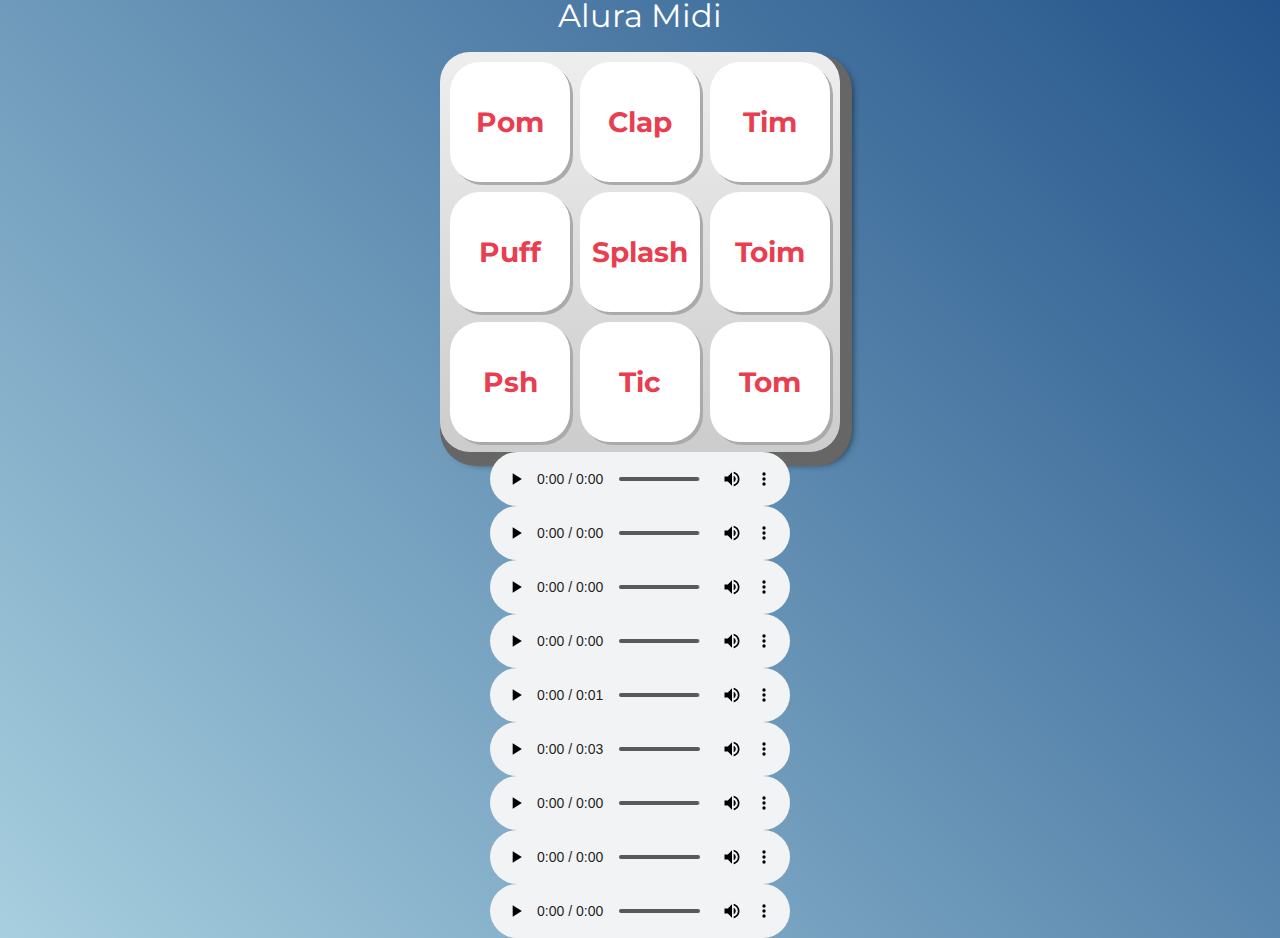
==== index.html @ 950b1680 "Add files via upload" ====
<!DOCTYPE html>
<html lang="pt-BR">
<head>
    <meta charset="UTF-8">
    <meta http-equiv="X-UA-Compatible" content="IE=edge">
    <meta name="viewport" content="width=device-width, initial-scale=1.0">

    <title>Alura MIDI</title>

    <link rel="preconnect" href="https://fonts.googleapis.com">
    <link rel="preconnect" href="https://fonts.gstatic.com" crossorigin>
    <link href="https://fonts.googleapis.com/css2?family=Montserrat:wght@500;600&display=swap" rel="stylesheet">

    <link rel="icon" type="image/png" href="images/bateria.png">
    <link rel="stylesheet" href="css/reset.css">
    <link rel="stylesheet" href="css/estilos.css">

</head>
<body>

    <h1>Alura Midi</h1>

    <section class="teclado">
        <button class="tecla tecla_pom">Pom</button>
        <button class="tecla tecla_clap">Clap</button>
        <button class="tecla tecla_tim">Tim</button>

        <button class="tecla tecla_puff">Puff</button>
        <button class="tecla tecla_splash">Splash</button>
        <button class="tecla tecla_toim">Toim</button>

        <button class="tecla tecla_psh">Psh</button>
        <button class="tecla tecla_tic">Tic</button>
        <button class="tecla tecla_tom">Tom</button>
    </section>

    <audio controls src="sounds/keyq.wav" id="som_tecla_pom"></audio>
    <audio controls src="sounds/keyw.wav" id="som_tecla_clap"></audio>
    <audio controls src="sounds/keye.wav" id="som_tecla_tim"></audio>
    <audio controls src="sounds/keya.wav" id="som_tecla_puff"></audio>
    <audio controls src="sounds/keys.wav" id="som_tecla_splash"></audio>
    <audio controls src="sounds/keyd.wav" id="som_tecla_toim"></audio>
    <audio controls src="sounds/keyz.wav" id="som_tecla_psh"></audio>
    <audio controls src="sounds/keyx.wav" id="som_tecla_tic"></audio>
    <audio controls src="sounds/keyc.wav" id="som_tecla_tom"></audio>

</body>
</html>
---- css/estilos.css ----
:root {
  --cinza: #aaa;
  --vermelha: #e93d50;
  --vermelha-escura: #af303f;
  --branca: #fff;
  --luz: rgb(229, 255, 0);
}

body {
  align-items: center;
  background: linear-gradient(45deg, #a7cfdf 0%,#23538a 100%);
  display: flex;
  justify-content: center;
  flex-direction: column;
  font-family: 'Montserrat', sans-serif;
  min-height: 100vh;
}

h1 {
  color: var(--branca);
  margin-bottom: 20px;
  font-size: 2rem;
}

.teclado {
  background: linear-gradient(to bottom, #eeeeee 0%,#cccccc 100%);
  box-shadow: 6px 8px 0 6px #666, 10px 10px 10px #000;
  border-radius: 30px;
  display: grid;
  gap: 10px;
  grid-template-columns: repeat(3, 1fr);
  padding: 10px;
}

.tecla {
  background-color: var(--branca);
  border-radius: 30px;
  box-shadow: 3px 3px 0 var(--cinza);
  color: var(--vermelha);
  cursor: pointer;
  height: 120px;
  font-size: 1.75em;
  font-weight: bold;
  line-height: 120px;
  text-align: center;
  width: 120px;
}

.tecla.ativa,
.tecla:active {
  background-color: var(--vermelha);
  border: 4px solid  var(--vermelha);
  box-shadow: 3px 3px 0 var(--vermelha-escura) inset;
  color: var(--branca);
  outline: none;
}

.tecla.focus,
.tecla:focus {
  outline: none;
  box-shadow: 1px 1px 10px var(--luz);
}

.tecla.active:focus,
.tecla:active:focus {
  box-shadow: 3px 3px 0 var(--vermelha-escura) inset, 1px 1px 10px var(--luz);
}
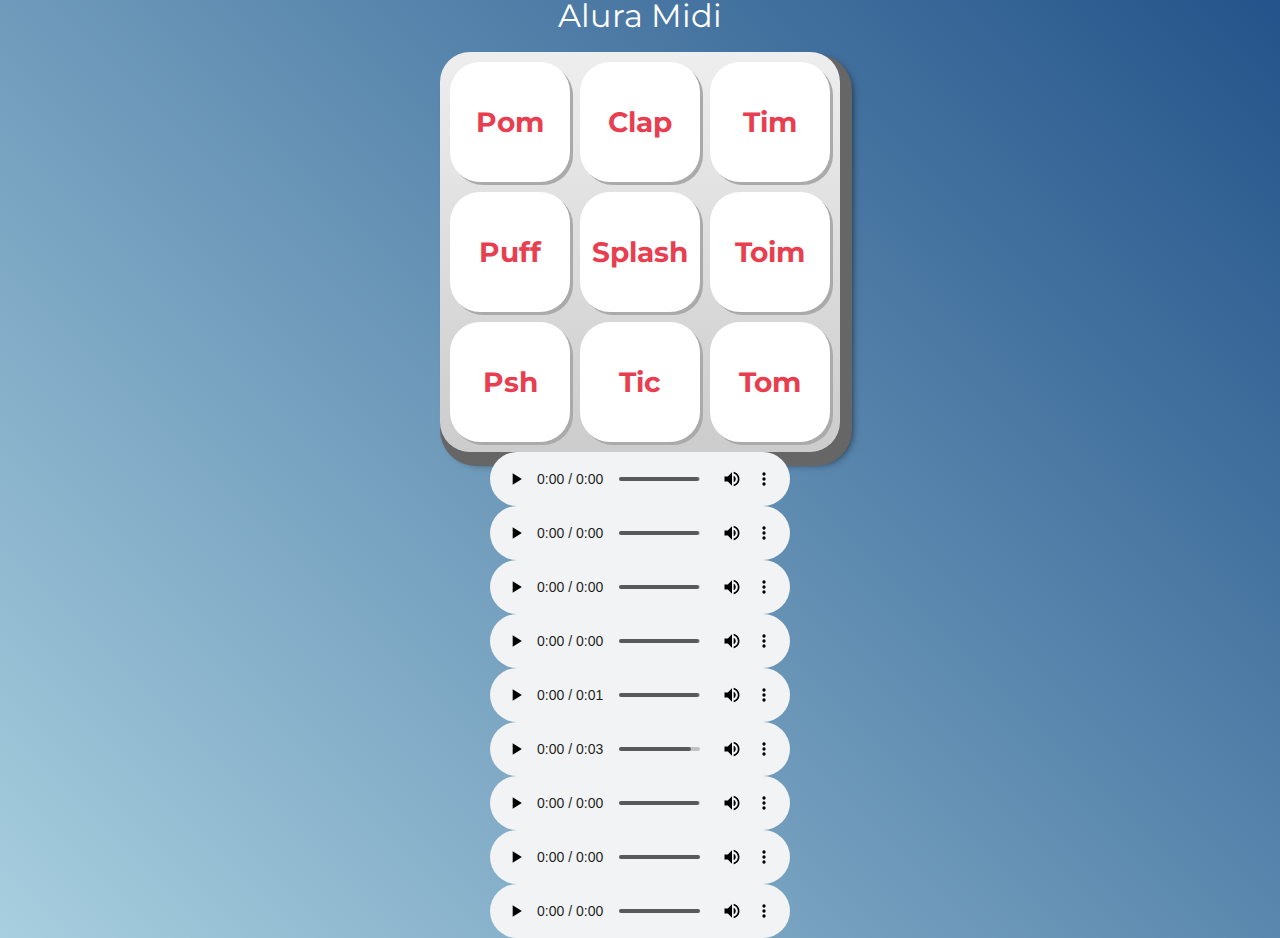
==== commit 34e74899: "Update index.html" ====
--- a/index.html
+++ b/index.html
@@ -14,6 +14,8 @@
     <link rel="icon" type="image/png" href="images/bateria.png">
     <link rel="stylesheet" href="css/reset.css">
     <link rel="stylesheet" href="css/estilos.css">
+
+    <script src="Main.js"></script>
 
 </head>
 <body>
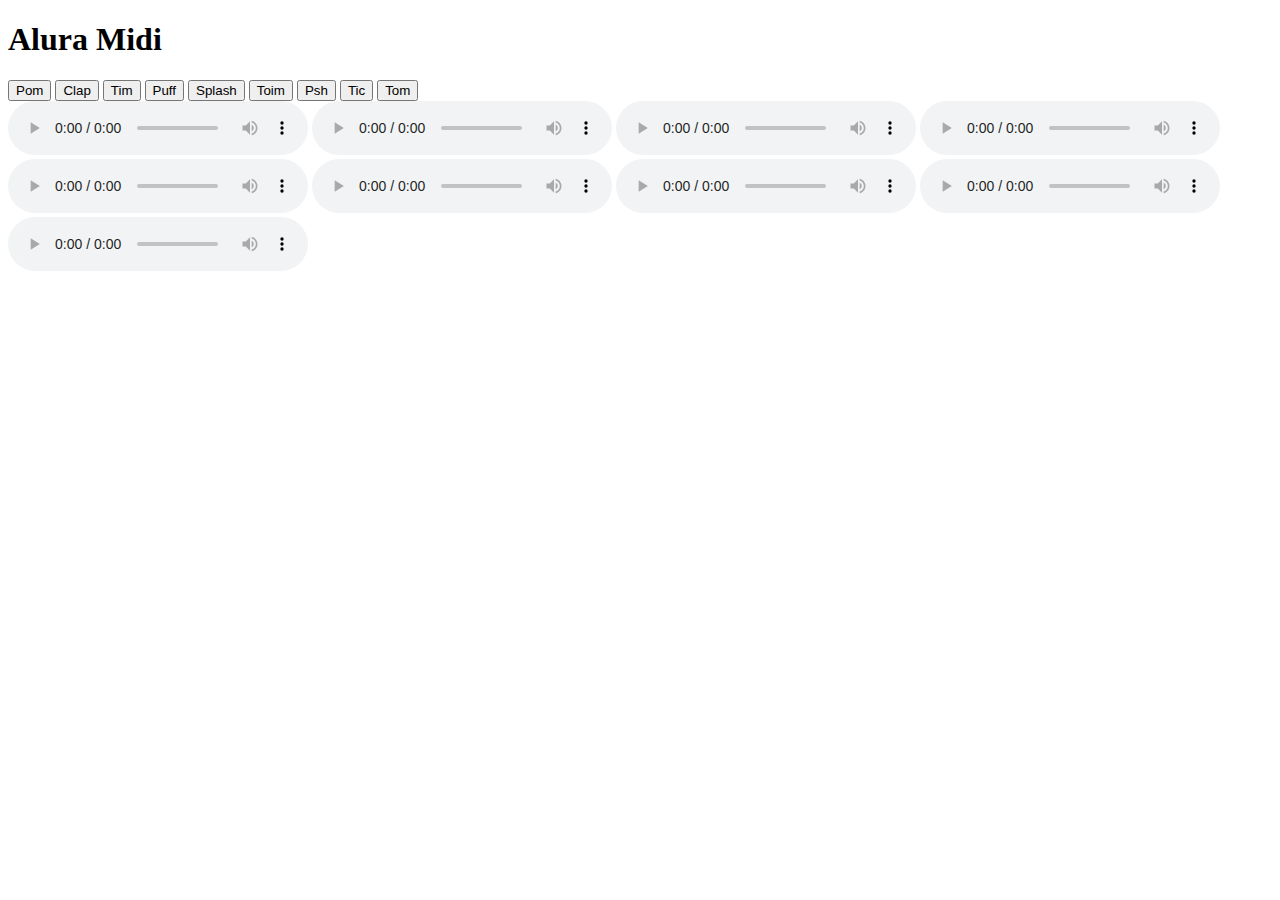
==== commit 07c107e6: "Update index.html" ====
--- a/index.html
+++ b/index.html
@@ -11,9 +11,9 @@
     <link rel="preconnect" href="https://fonts.gstatic.com" crossorigin>
     <link href="https://fonts.googleapis.com/css2?family=Montserrat:wght@500;600&display=swap" rel="stylesheet">
 
-    <link rel="icon" type="image/png" href="images/bateria.png">
-    <link rel="stylesheet" href="css/reset.css">
-    <link rel="stylesheet" href="css/estilos.css">
+    <link rel="icon" type="image/png" href="bateria.png">
+    <link rel="stylesheet" href="reset.css">
+    <link rel="stylesheet" href="estilos.css">
 
     <script src="Main.js"></script>
 
@@ -36,15 +36,15 @@
         <button class="tecla tecla_tom">Tom</button>
     </section>
 
-    <audio controls src="sounds/keyq.wav" id="som_tecla_pom"></audio>
-    <audio controls src="sounds/keyw.wav" id="som_tecla_clap"></audio>
-    <audio controls src="sounds/keye.wav" id="som_tecla_tim"></audio>
-    <audio controls src="sounds/keya.wav" id="som_tecla_puff"></audio>
-    <audio controls src="sounds/keys.wav" id="som_tecla_splash"></audio>
-    <audio controls src="sounds/keyd.wav" id="som_tecla_toim"></audio>
-    <audio controls src="sounds/keyz.wav" id="som_tecla_psh"></audio>
-    <audio controls src="sounds/keyx.wav" id="som_tecla_tic"></audio>
-    <audio controls src="sounds/keyc.wav" id="som_tecla_tom"></audio>
+    <audio controls src="keyq.wav" id="som_tecla_pom"></audio>
+    <audio controls src="keyw.wav" id="som_tecla_clap"></audio>
+    <audio controls src="keye.wav" id="som_tecla_tim"></audio>
+    <audio controls src="keya.wav" id="som_tecla_puff"></audio>
+    <audio controls src="keys.wav" id="som_tecla_splash"></audio>
+    <audio controls src="keyd.wav" id="som_tecla_toim"></audio>
+    <audio controls src="keyz.wav" id="som_tecla_psh"></audio>
+    <audio controls src="keyx.wav" id="som_tecla_tic"></audio>
+    <audio controls src="keyc.wav" id="som_tecla_tom"></audio>
 
 </body>
 </html>
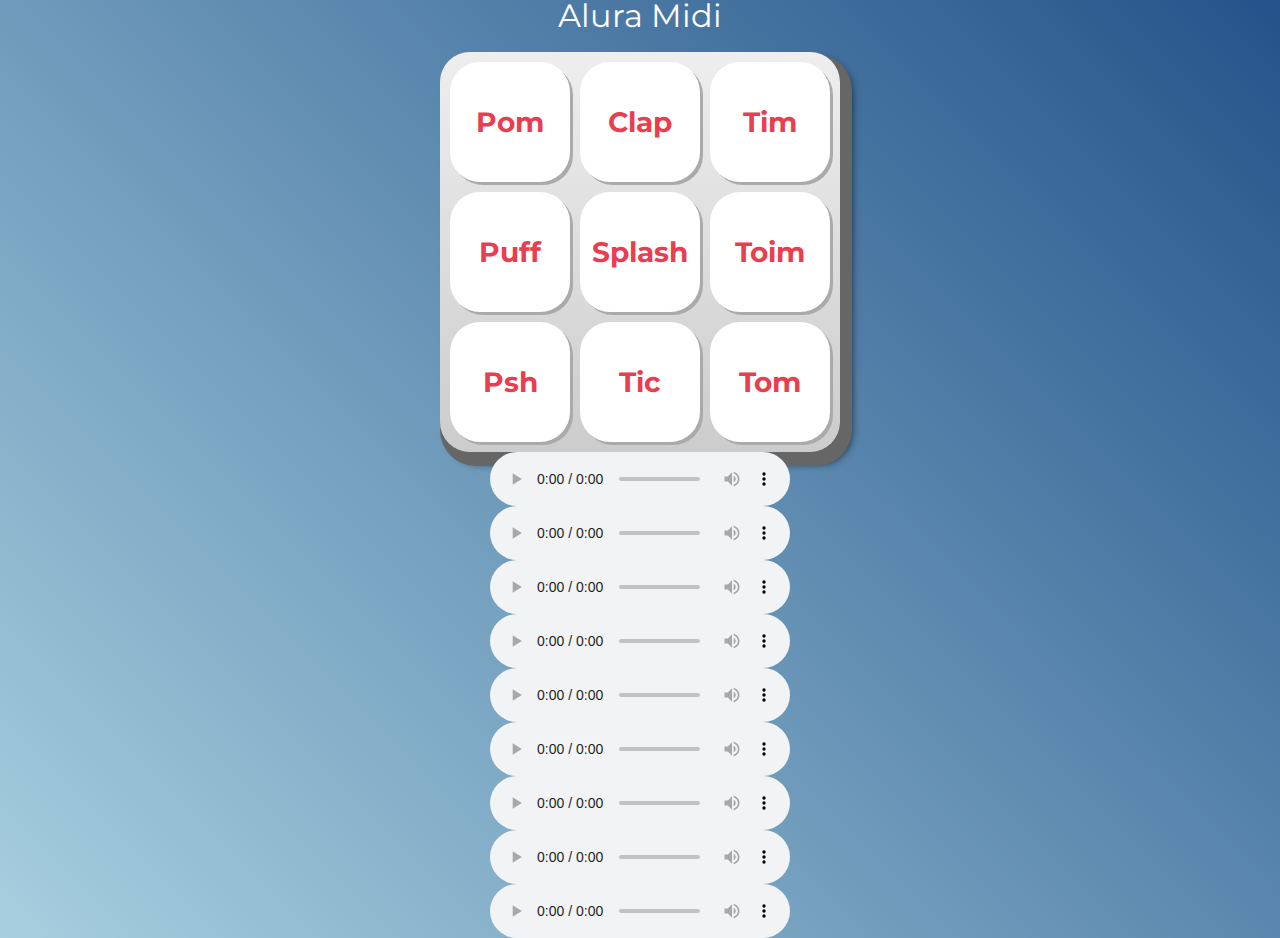
==== commit f2932922: "Update index.html" ====
--- a/index.html
+++ b/index.html
@@ -12,8 +12,8 @@
     <link href="https://fonts.googleapis.com/css2?family=Montserrat:wght@500;600&display=swap" rel="stylesheet">
 
     <link rel="icon" type="image/png" href="bateria.png">
-    <link rel="stylesheet" href="reset.css">
-    <link rel="stylesheet" href="estilos.css">
+    <link rel="stylesheet" href="css/reset.css">
+    <link rel="stylesheet" href="css/estilos.css">
 
     <script src="Main.js"></script>
 
--- a/css/estilos.css
+++ b/css/estilos.css
@@ -0,0 +1,67 @@
+:root {
+  --cinza: #aaa;
+  --vermelha: #e93d50;
+  --vermelha-escura: #af303f;
+  --branca: #fff;
+  --luz: rgb(229, 255, 0);
+}
+
+body {
+  align-items: center;
+  background: linear-gradient(45deg, #a7cfdf 0%,#23538a 100%);
+  display: flex;
+  justify-content: center;
+  flex-direction: column;
+  font-family: 'Montserrat', sans-serif;
+  min-height: 100vh;
+}
+
+h1 {
+  color: var(--branca);
+  margin-bottom: 20px;
+  font-size: 2rem;
+}
+
+.teclado {
+  background: linear-gradient(to bottom, #eeeeee 0%,#cccccc 100%);
+  box-shadow: 6px 8px 0 6px #666, 10px 10px 10px #000;
+  border-radius: 30px;
+  display: grid;
+  gap: 10px;
+  grid-template-columns: repeat(3, 1fr);
+  padding: 10px;
+}
+
+.tecla {
+  background-color: var(--branca);
+  border-radius: 30px;
+  box-shadow: 3px 3px 0 var(--cinza);
+  color: var(--vermelha);
+  cursor: pointer;
+  height: 120px;
+  font-size: 1.75em;
+  font-weight: bold;
+  line-height: 120px;
+  text-align: center;
+  width: 120px;
+}
+
+.tecla.ativa,
+.tecla:active {
+  background-color: var(--vermelha);
+  border: 4px solid  var(--vermelha);
+  box-shadow: 3px 3px 0 var(--vermelha-escura) inset;
+  color: var(--branca);
+  outline: none;
+}
+
+.tecla.focus,
+.tecla:focus {
+  outline: none;
+  box-shadow: 1px 1px 10px var(--luz);
+}
+
+.tecla.active:focus,
+.tecla:active:focus {
+  box-shadow: 3px 3px 0 var(--vermelha-escura) inset, 1px 1px 10px var(--luz);
+}
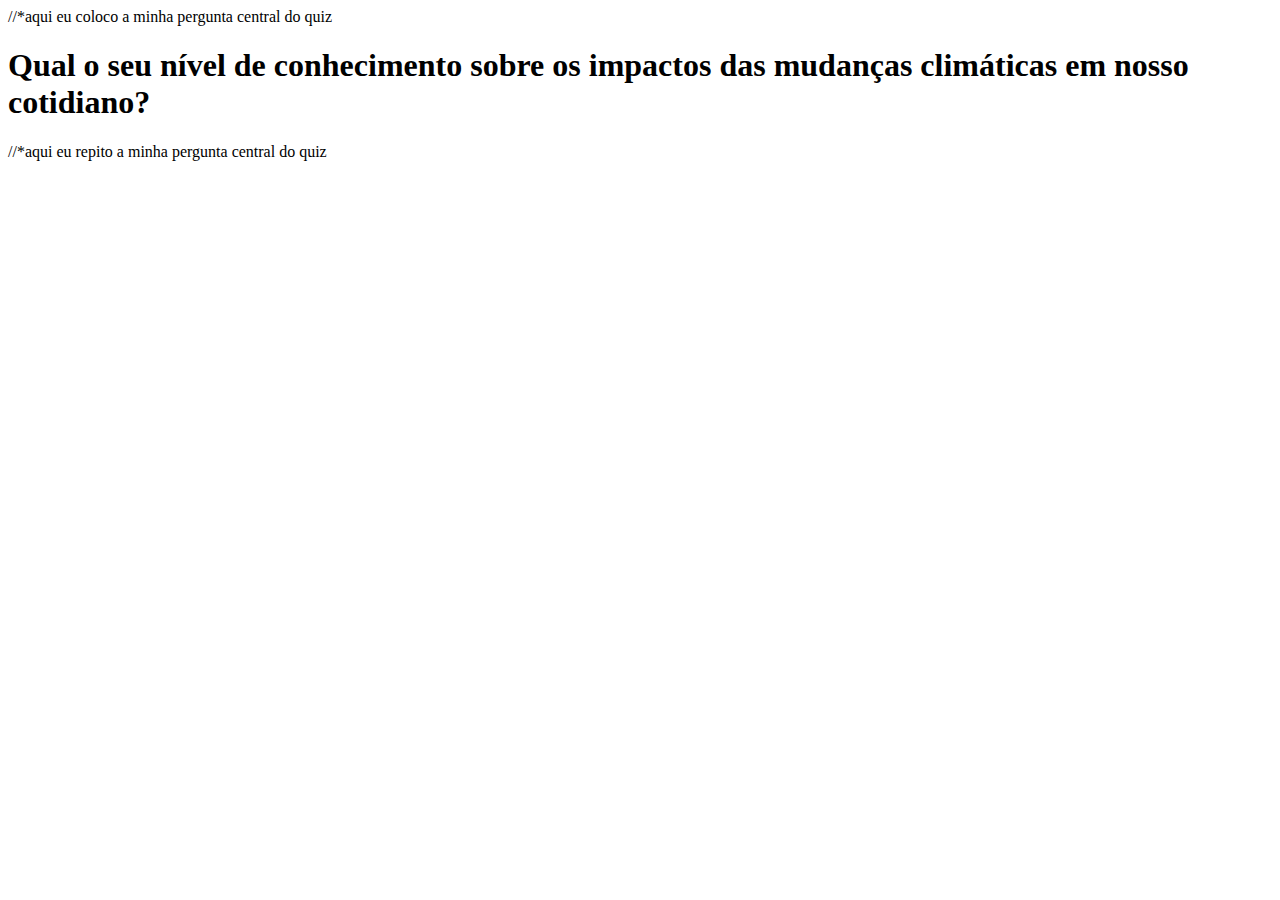
==== commit 9b5f905a: "Rename Index.html to index.html" ====
--- a/index.html
+++ b/index.html
@@ -1,50 +1,25 @@
 <!DOCTYPE html>
-<html lang="pt-BR">
+<html lang="pt-br">
 <head>
-    <meta charset="UTF-8">
-    <meta http-equiv="X-UA-Compatible" content="IE=edge">
-    <meta name="viewport" content="width=device-width, initial-scale=1.0">
-
-    <title>Alura MIDI</title>
-
-    <link rel="preconnect" href="https://fonts.googleapis.com">
-    <link rel="preconnect" href="https://fonts.gstatic.com" crossorigin>
-    <link href="https://fonts.googleapis.com/css2?family=Montserrat:wght@500;600&display=swap" rel="stylesheet">
-
-    <link rel="icon" type="image/png" href="bateria.png">
-    <link rel="stylesheet" href="css/reset.css">
-    <link rel="stylesheet" href="css/estilos.css">
-
-    <script src="Main.js"></script>
-
+<meta charset="UTF-8">
+<meta name="viewport" content="width=device-width, initial-scale=1.0">
+<link rel="stylesheet" href="style.css">
+<title>Qual o seu nível de conhecimento sobre os impactos das mudanças
+climáticas em nosso cotidiano?</title>
+//*aqui eu coloco a minha pergunta central do quiz
 </head>
 <body>
+<div class="caixa-principal">
+<h1>Qual o seu nível de conhecimento sobre os impactos das mudanças
+climáticas em nosso cotidiano?</h1>
 
-    <h1>Alura Midi</h1>
-
-    <section class="teclado">
-        <button class="tecla tecla_pom">Pom</button>
-        <button class="tecla tecla_clap">Clap</button>
-        <button class="tecla tecla_tim">Tim</button>
-
-        <button class="tecla tecla_puff">Puff</button>
-        <button class="tecla tecla_splash">Splash</button>
-        <button class="tecla tecla_toim">Toim</button>
-
-        <button class="tecla tecla_psh">Psh</button>
-        <button class="tecla tecla_tic">Tic</button>
-        <button class="tecla tecla_tom">Tom</button>
-    </section>
-
-    <audio controls src="keyq.wav" id="som_tecla_pom"></audio>
-    <audio controls src="keyw.wav" id="som_tecla_clap"></audio>
-    <audio controls src="keye.wav" id="som_tecla_tim"></audio>
-    <audio controls src="keya.wav" id="som_tecla_puff"></audio>
-    <audio controls src="keys.wav" id="som_tecla_splash"></audio>
-    <audio controls src="keyd.wav" id="som_tecla_toim"></audio>
-    <audio controls src="keyz.wav" id="som_tecla_psh"></audio>
-    <audio controls src="keyx.wav" id="som_tecla_tic"></audio>
-    <audio controls src="keyc.wav" id="som_tecla_tom"></audio>
-
+//*aqui eu repito a minha pergunta central do quiz
+<div class="caixa-perguntas"></div>
+<div class="caixa-alternativas"></div>
+<div class="caixa-resultado">
+<p class="texto-resultado"></p>
+</div>
+</div>
+<script src="script.js"></script>
 </body>
 </html>
